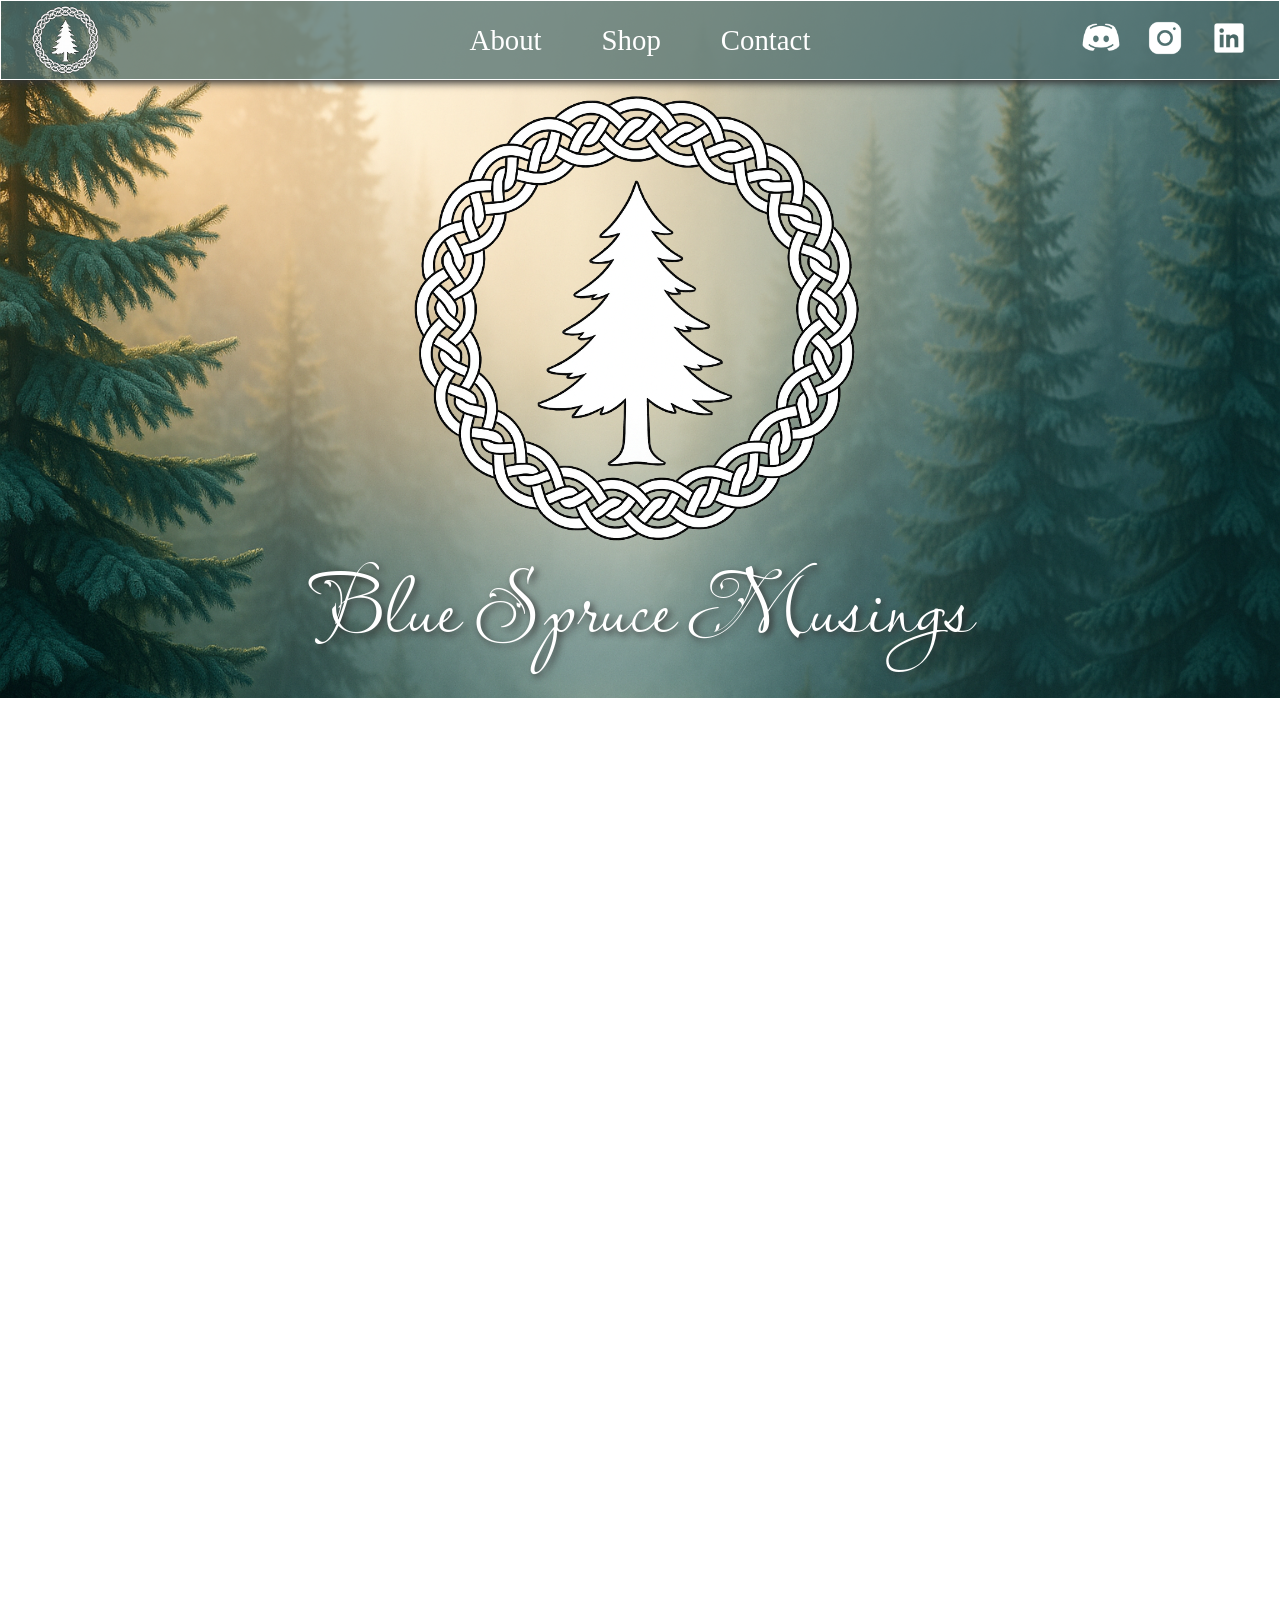
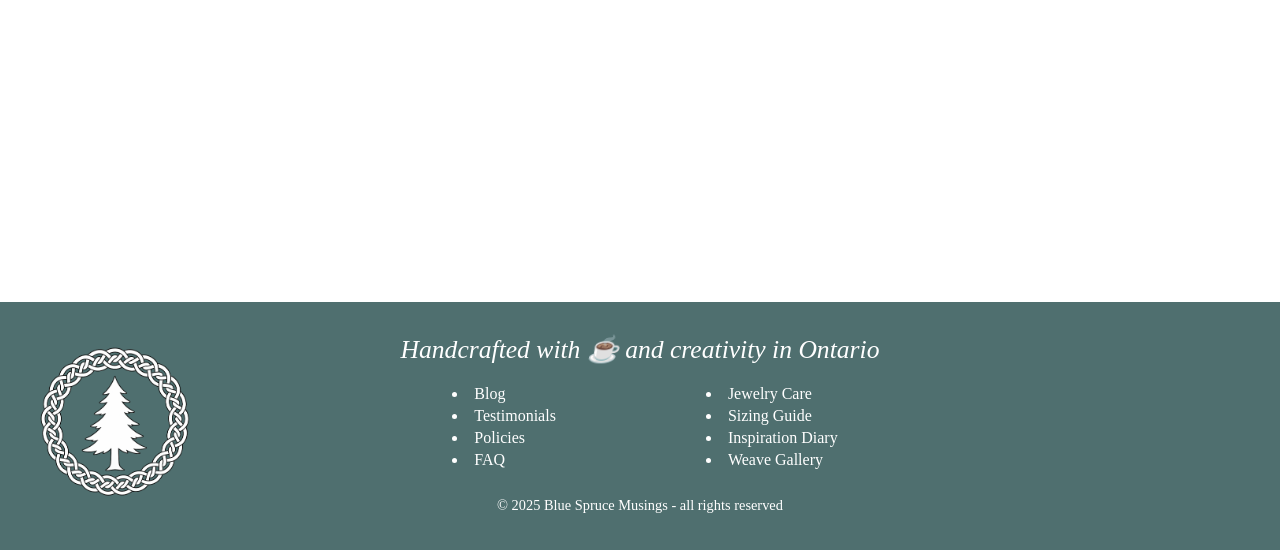
==== about.html @ 5939c2df "Footer & Home" ====
<!DOCTYPE html>
<html lang="en">
<head>
  <meta charset="UTF-8">
  <meta name="viewport" content="width=device-width, initial-scale=1.0">
  <link rel="preconnect" href="https://fonts.googleapis.com">
  <link rel="preconnect" href="https://fonts.gstatic.com" crossorigin>
  <link href="https://fonts.googleapis.com/css2?family=Lavishly+Yours&display=swap" rel="stylesheet">
  <link rel="stylesheet" href="./css/app.css">
  <title>Blue Spruce Musings</title>
</head>
<body>
  <nav>
    <a href="index.html" title="home">
    <img id="tinyLogo" src="assets/images/logo-header/bsmLogo.png" alt="nav Logo - home">
    </a>
    <div class="navLinks">
      <a href="about.html">About</a>
      <a href="shop.html">  Shop</a>
      <a href="contact.html">Contact</a>
    </div>
    <span id="socials">
      <img src="assets/images/icons/discord-white.png" alt="discord" class="icon">
      <img src="assets/images/icons/insta-white.png" alt="instagram" class="icon">
      <img src="assets/images/icons/linkedin-white.png" alt="linkedin" class="icon">
    </span>
  </nav>
  <header>
      <img id="logo" src="assets/images/logo-header/bsmLogo.png" alt="Logo Image">
      <h1 class="lavishly-yours-regular">Blue Spruce Musings</h1>
  </header>

 
  <main id="aboutMain"></main>


  <footer>
    <h2>Handcrafted with ☕ and creativity in Ontario</h2>
    <div id="footerLeft">
      <img id="tinyLogoFooter" src="assets/images/logo-header/bsmLogo.png" alt="Logo">
    </div>
    <div class="footerLinksContainer">
      <ul class="footerLinksLeft">
        <li>Blog</li>
        <li>Testimonials</li>
        <li>Policies</li>
        <li>FAQ</li>
      </ul>
      <ul class="footerLinksRight">
        <li>Jewelry Care</li>
        <li>Sizing Guide</li>
        <li>Inspiration Diary</li>
        <li>Weave Gallery</li>
      </ul>
    </div>
    <p>&copy; 2025 Blue Spruce Musings - all rights reserved</p>
  </footer>
</body>
</html>
---- css/app.css ----
* {
  padding: 0;
  margin: 0;
  box-sizing: border-box;
  scroll-behavior: smooth;
}
header {
  width: 100%;
  height: 700px;
  background: url('../assets/images/logo-header/bsmHeaderBKG.png');
  background-size: cover;
  background-repeat: no-repeat;
  border-bottom: 2px solid #fff;
  text-align: center;
  justify-content: center;
  align-items: center;
}
  #logo {
    width: 600px;
    margin-top: 55px;
  }
  .lavishly-yours-regular {
    font-family: "Lavishly Yours", cursive;
    font-weight: 400;
    font-style: normal;
    font-size: 5.5em;
    margin-top: -120px;
    color: #fff;
    text-shadow: 3px 3px 7px #333;
  }
h1 {
  color: rgb(79, 111, 111);
  text-shadow: 1px 1px 3px #fff;
  font-size: 3em;
}
h2 {
  color: #fff;
  font-size: 1.6em;
  margin-bottom: 20px;
  font-weight: 400;
  font-style: italic;
}
nav {
  width: 100%;
  height: 80px;
  background: rgba(79, 111, 111, .75);
  box-shadow: 0 3px 8px #333; 
  padding: 0px 20px 0;
  border: 1px solid #fff;
  text-align: center;
  position: fixed;
  z-index: 3;
  display: flex;
  justify-content: space-between;
  align-items: center;
}
  #tinyLogo {
    width: 90px;
    margin-top: 10px;
    float: left;
    display: block;
  }
  .navLinks {
    position: absolute;
    left: 50%;
    transform: translateX(-50%);
    display: flex;
    gap: 60px;
    justify-content: center;
    align-items: center;
    text-align: center;
 
  }
    .navLinks a {
      font-size: 1.8em;
      text-decoration: none;
      color: #fff;
      font-family: Georgia, serif;
    }
  #socials {
    float: right;
  }
  .icon {
    width: 40px;
    height: auto;
    margin: 10px;
  }
main {
  width: 100%;
  min-height: 1200px;
  border-bottom: 1px solid #fff;
}
  #indexMain {
    padding: 50px;
    text-align: center;
    height: auto;
    background: #FFEFBA;  /* fallback for old browsers */
    background: -webkit-linear-gradient(to right, #FFFFFF, #FFEFBA);  /* Chrome 10-25, Safari 5.1-6 */
    background: linear-gradient(to right, #FFFFFF, #FFEFBA); /* W3C, IE 10+/ Edge, Firefox 16+, Chrome 26+, Opera 12+, Safari 7+ */
  }
  #mainLeft {
    width: 50%;
    min-height: 1100px;
    float: left;
    border-right: 10px solid rgb(79, 111, 111);
    text-align: center;
  }
    #instagramReel {
      display: flex;
      justify-content: center;
      margin-top: 20px;
    }
  #mainRight {
    width: 50%;
    min-height: 1100px;
    float: left;
    padding: 30px 40px;
    text-align: center;
    justify-content: center;
  }
  #feedbackIMG {
    width: 40%;
    height: auto;
    padding: 10px;
    vertical-align: top;
    margin: 10px;
  }
  #deskIMG {
    width: 70%;
    height: auto;
    padding: 10px;
    margin-top: 20px;
  }
ul {
    margin: 0;
    padding: 0;
    list-style-position: inside;
}
footer {
  background: rgb(79, 111, 111);
  width: 100%;
  height: 250px;
  padding: 32px 16px;
  font-size: 1em;
  text-align: center;
  border-top: 2px solid #fff;
  color: #fff;
  position: relative;
}
  #footerLeft {
    position: absolute;
    left: 16px;
    top: 32px;
  }
    #tinyLogoFooter {
      width: 200px;
    }
  #footerRight {
    width: 50%;
    float: right;
    padding: 30px 40px;
  }
    #footerRightIMG {
      width: 120px;
      border-radius: 16px;
    }
  .footerLinksContainer {
    display: flex;
    justify-content: center;
    align-items: flex-start;
  }
    .footerLinksLeft {
      list-style-position: inside;
      padding-left: 0;
      margin: 0 80px;
    }
      .footerLinksLeft li {
        font-size: 1em;
        margin-bottom: 4px;
        list-style-type: disc;
        text-align: left;
      }
    .footerLinksRight {
      list-style-position: inside;
      padding-left: 0;
      margin: 0 70px;
    }
      .footerLinksRight li {
        font-size: 1em;
        margin-bottom: 4px;
        list-style-type: disc;
        text-align: left;
      }
    footer p {
      margin-top: 24px;
      font-size: 0.9em;
    }
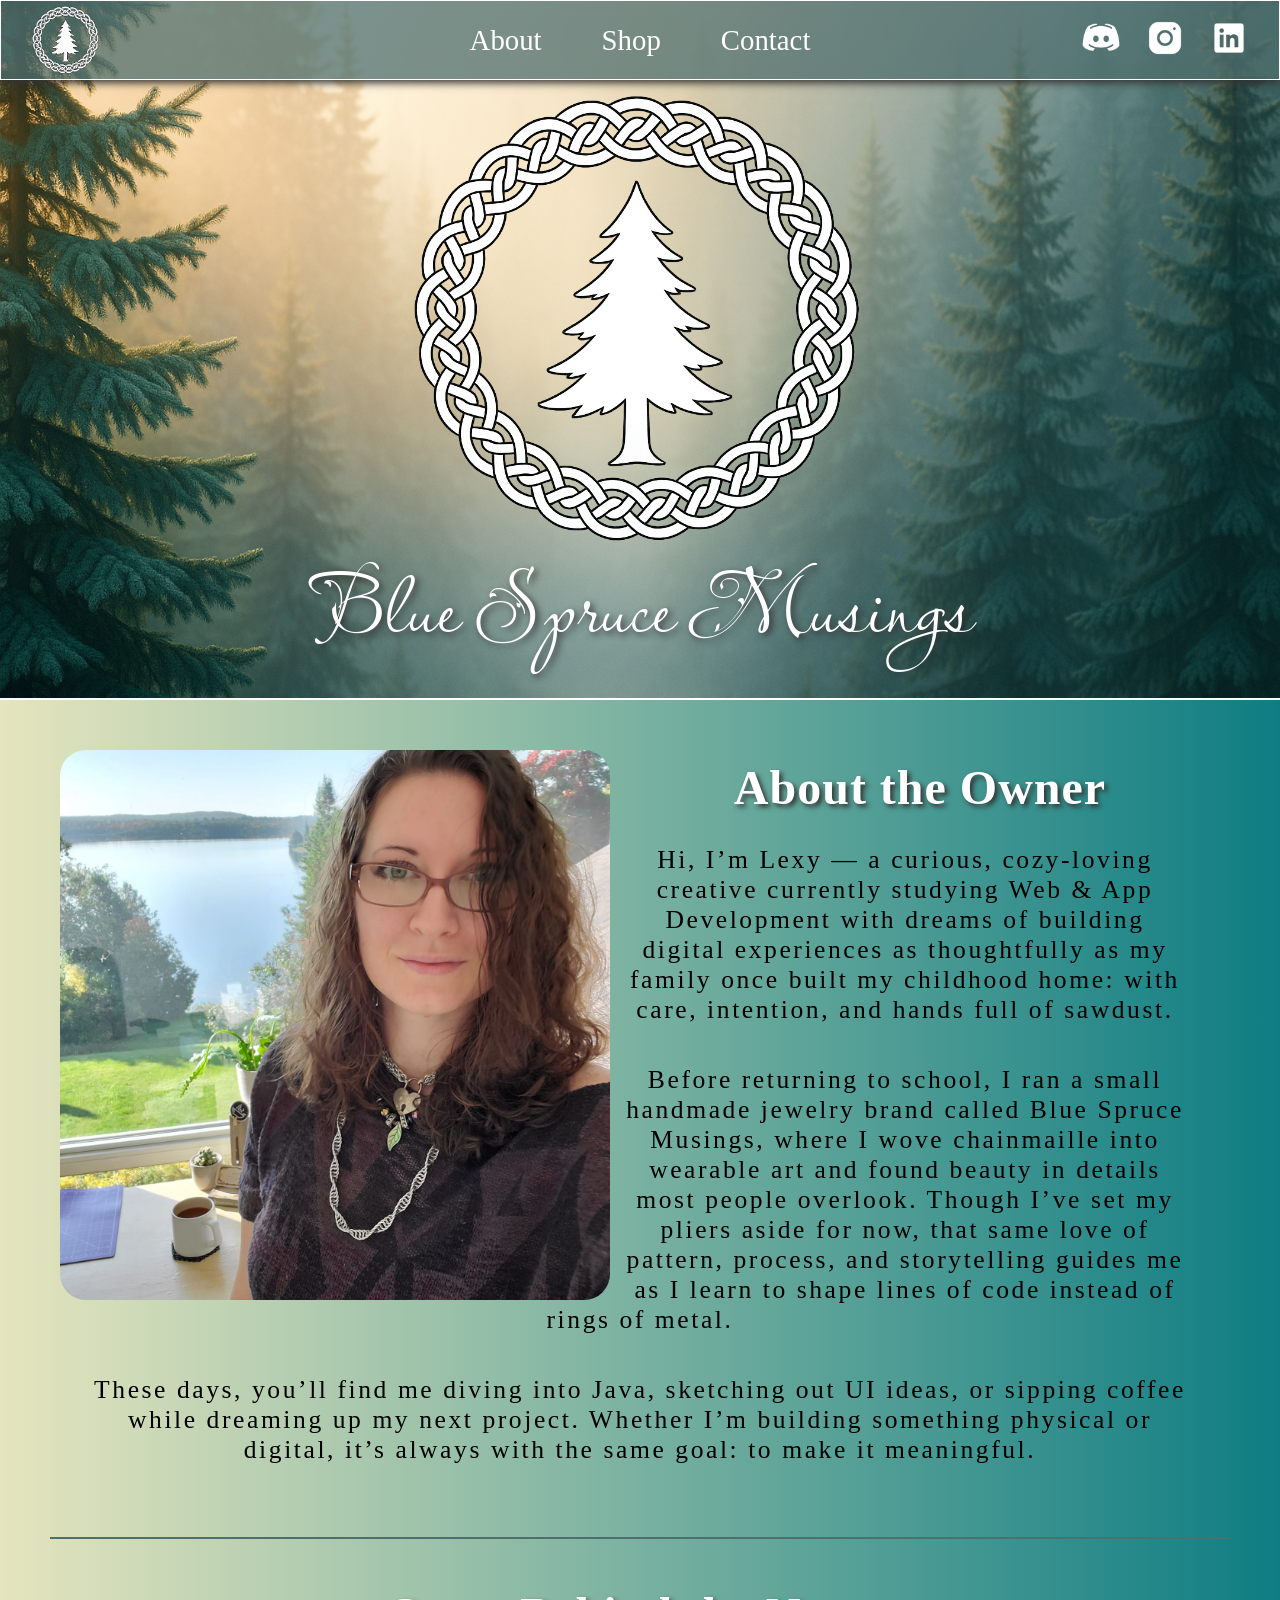
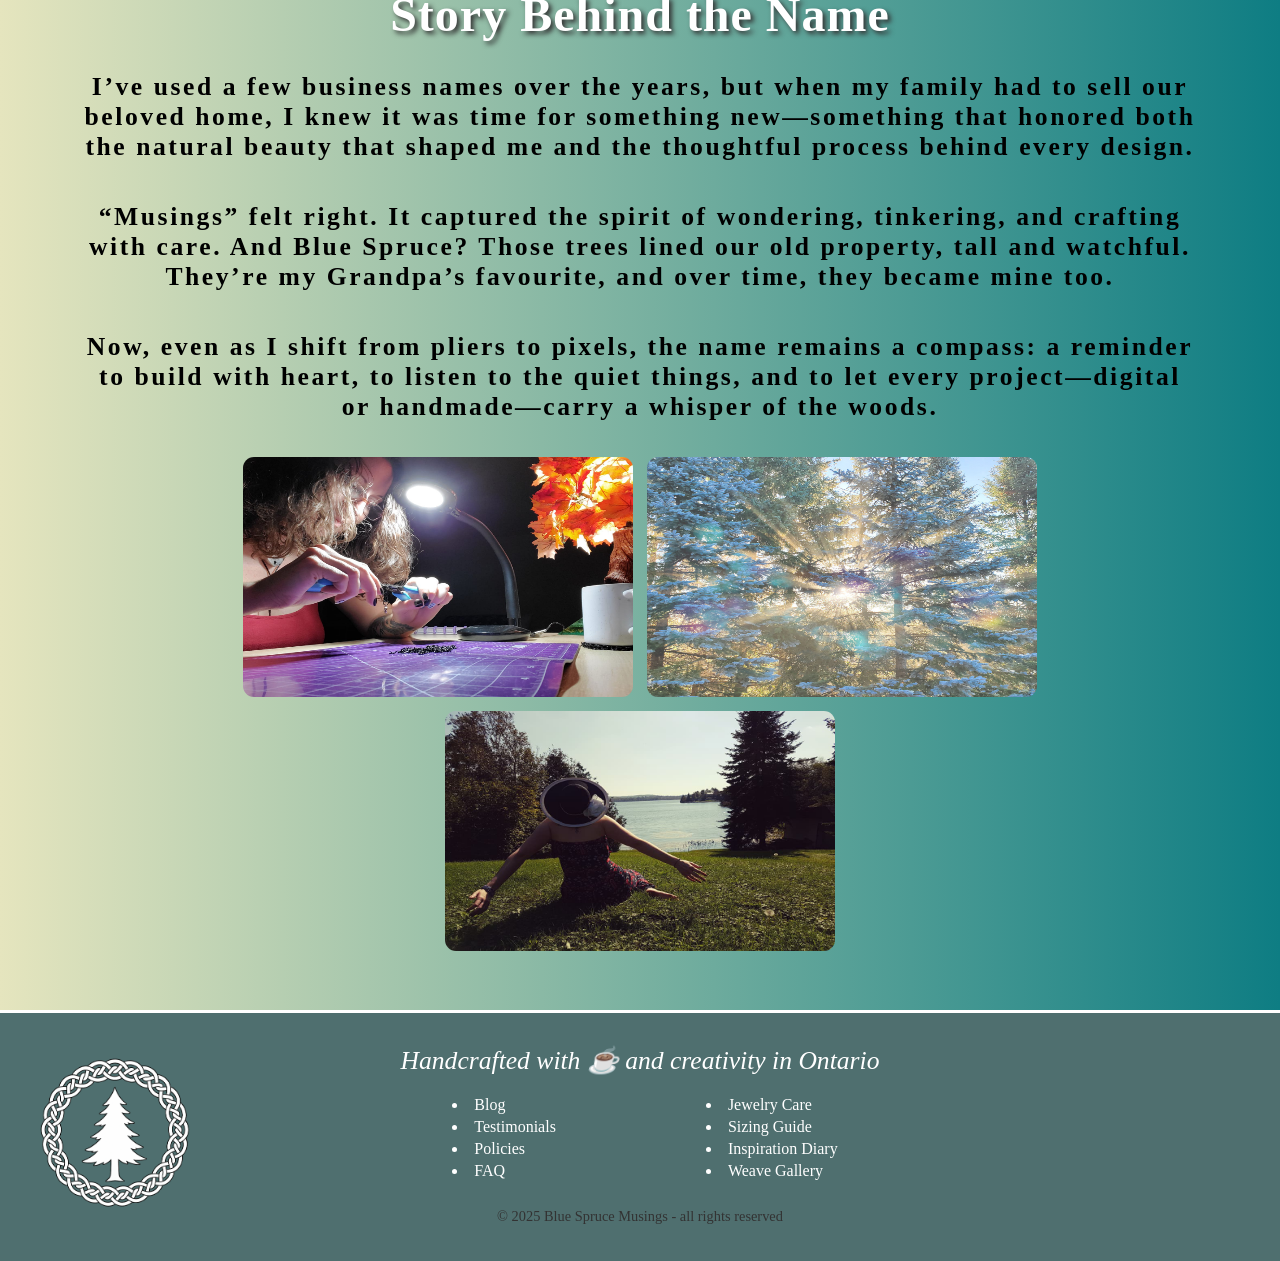
==== commit 3bae6bb2: "About Complete" ====
--- a/about.html
+++ b/about.html
@@ -29,10 +29,26 @@
       <img id="logo" src="assets/images/logo-header/bsmLogo.png" alt="Logo Image">
       <h1 class="lavishly-yours-regular">Blue Spruce Musings</h1>
   </header>
-
- 
-  <main id="aboutMain"></main>
-
+  <main id="aboutMain">
+    <img id="bioPic" src="assets/images/bio/Me5.jpg" alt="A Picture of the Owner">
+    <div id="aboutMeBlurb">
+      <h4>About the Owner</h4>
+      <p>Hi, I’m Lexy — a curious, cozy-loving creative currently studying Web & App Development with dreams of building digital experiences as thoughtfully as my family once built my childhood home: with care, intention, and hands full of sawdust.</p>
+      <p>Before returning to school, I ran a small handmade jewelry brand called Blue Spruce Musings, where I wove chainmaille into wearable art and found beauty in details most people overlook. Though I’ve set my pliers aside for now, that same love of pattern, process, and storytelling guides me as I learn to shape lines of code instead of rings of metal.</p>
+      <p>These days, you’ll find me diving into Java, sketching out UI ideas, or sipping coffee while dreaming up my next project. Whether I’m building something physical or digital, it’s always with the same goal: to make it meaningful.</p>
+    </div>
+    <div id="behindTheName">
+      <h4>Story Behind the Name</h4>
+      <p>I’ve used a few business names over the years, but when my family had to sell our beloved home, I knew it was time for something new—something that honored both the natural beauty that shaped me and the thoughtful process behind every design.</p>
+      <p>“Musings” felt right. It captured the spirit of wondering, tinkering, and crafting with care. And Blue Spruce? Those trees lined our old property, tall and watchful. They’re my Grandpa’s favourite, and over time, they became mine too.</p>
+      <p>Now, even as I shift from pliers to pixels, the name remains a compass: a reminder to build with heart, to listen to the quiet things, and to let every project—digital or handmade—carry a whisper of the woods.</p>
+    </div>
+    <div id="aboutImages">
+      <img class="aboutIMG" src="assets/images/other/MeWorking.jpg" alt="Picture of Me Working">
+      <img class="aboutIMG" src="assets/images/other/THEtrees.jpg" alt="Picture of the Blue Spruce Trees Lining the House">
+      <img class="aboutIMG" src="assets/images/other/MeHome3.jpg" alt="Picture of Me in the Yard">
+    </div>
+  </main>
 
   <footer>
     <h2>Handcrafted with ☕ and creativity in Ontario</h2>
--- a/css/app.css
+++ b/css/app.css
@@ -1,3 +1,4 @@
+/*--------SHELL--------*/
 * {
   padding: 0;
   margin: 0;
@@ -28,6 +29,11 @@
     color: #fff;
     text-shadow: 3px 3px 7px #333;
   }
+p {
+  margin-top: 10px;
+  color: #333;
+  font-size: 1.3em;
+}
 h1 {
   color: rgb(79, 111, 111);
   text-shadow: 1px 1px 3px #fff;
@@ -40,6 +46,12 @@
   font-weight: 400;
   font-style: italic;
 }
+h3 {
+  color: rgb(79, 111, 111);
+  text-shadow: 1px 1px 3px #fff;
+  font-size: 2em;
+  margin-top: 20px;
+}
 nav {
   width: 100%;
   height: 80px;
@@ -59,6 +71,9 @@
     margin-top: 10px;
     float: left;
     display: block;
+  }
+  #tinyLogo:hover {
+    filter: drop-shadow(12px 12px 18px #333);
   }
   .navLinks {
     position: absolute;
@@ -77,9 +92,14 @@
       color: #fff;
       font-family: Georgia, serif;
     }
+    .navLinks a:hover {
+      color: #333;
+      text-decoration: underline;
+    }
   #socials {
     float: right;
   }
+
   .icon {
     width: 40px;
     height: auto;
@@ -89,52 +109,6 @@
   width: 100%;
   min-height: 1200px;
   border-bottom: 1px solid #fff;
-}
-  #indexMain {
-    padding: 50px;
-    text-align: center;
-    height: auto;
-    background: #FFEFBA;  /* fallback for old browsers */
-    background: -webkit-linear-gradient(to right, #FFFFFF, #FFEFBA);  /* Chrome 10-25, Safari 5.1-6 */
-    background: linear-gradient(to right, #FFFFFF, #FFEFBA); /* W3C, IE 10+/ Edge, Firefox 16+, Chrome 26+, Opera 12+, Safari 7+ */
-  }
-  #mainLeft {
-    width: 50%;
-    min-height: 1100px;
-    float: left;
-    border-right: 10px solid rgb(79, 111, 111);
-    text-align: center;
-  }
-    #instagramReel {
-      display: flex;
-      justify-content: center;
-      margin-top: 20px;
-    }
-  #mainRight {
-    width: 50%;
-    min-height: 1100px;
-    float: left;
-    padding: 30px 40px;
-    text-align: center;
-    justify-content: center;
-  }
-  #feedbackIMG {
-    width: 40%;
-    height: auto;
-    padding: 10px;
-    vertical-align: top;
-    margin: 10px;
-  }
-  #deskIMG {
-    width: 70%;
-    height: auto;
-    padding: 10px;
-    margin-top: 20px;
-  }
-ul {
-    margin: 0;
-    padding: 0;
-    list-style-position: inside;
 }
 footer {
   background: rgb(79, 111, 111);
@@ -195,3 +169,113 @@
       margin-top: 24px;
       font-size: 0.9em;
     }
+
+/*--------INDEX PAGE--------*/
+  #indexMain {
+    padding: 50px;
+    text-align: center;
+    height: auto;
+    background: #FFEFBA;  /* fallback for old browsers */
+    background: -webkit-linear-gradient(to right, #FFFFFF, #FFEFBA);  /* Chrome 10-25, Safari 5.1-6 */
+    background: linear-gradient(to right, #FFFFFF, #FFEFBA); /* W3C, IE 10+/ Edge, Firefox 16+, Chrome 26+, Opera 12+, Safari 7+ */
+  }
+  #mainLeft {
+    width: 50%;
+    min-height: 1100px;
+    float: left;
+    border-right: 10px solid rgb(79, 111, 111);
+    text-align: center;
+  }
+    #instagramReel {
+      display: flex;
+      justify-content: center;
+      margin-top: 20px;
+      margin-bottom: 20px;
+    }
+  #mainRight {
+    width: 50%;
+    min-height: 1100px;
+    float: left;
+    padding: 30px 40px;
+    text-align: center;
+    justify-content: center;
+  }
+  #feedbackIMG {
+    width: 40%;
+    height: auto;
+    padding: 10px;
+    vertical-align: top;
+    margin: 10px;
+  }
+  #deskIMG {
+    width: 70%;
+    height: auto;
+    padding: 10px;
+    margin-top: 20px;
+  }
+ul {
+    margin: 0;
+    padding: 0;
+    list-style-position: inside;
+}
+#thicket {
+  width: 40%;
+  margin-top: 25px;
+}
+  #thicket:hover {
+    filter: drop-shadow(12px 12px 18px #333);
+  }
+
+/*--------ABOUT PAGE--------*/
+#aboutMain {
+  padding: 50px;
+  text-align: center;
+  height: auto;
+  background: #003973;  /* fallback for old browsers */
+  background: -webkit-linear-gradient(to right, #E5E5BE, #0e7d83);  /* Chrome 10-25, Safari 5.1-6 */
+  background: linear-gradient(to right, #E5E5BE, #0e7d83); /* W3C, IE 10+/ Edge, Firefox 16+, Chrome 26+, Opera 12+, Safari 7+ */
+}
+#bioPic {
+  width: 550px;
+  float: left;
+  margin: 0 10px;
+  border-radius: 26px;
+}
+#aboutMeBlurb {
+  padding: 10px;
+}
+  #aboutMeBlurb > p {
+  color: #000;
+  font-size: 1.6em;
+  font-weight: 400;
+  padding: 10px;
+  letter-spacing: 0.1em;
+  margin: 20px;
+  }
+h4 {
+ color: #fff;
+ text-shadow: 3px 3px 5px #333;
+ font-size: 3em;
+ letter-spacing: 1px;
+}
+#behindTheName {
+  margin-top: 2em;
+  border-top: 2px solid rgb(79, 111, 111);
+}
+  #behindTheName > h4 {
+    margin-top: 1em;
+  }
+  #behindTheName > p {
+  color: #000;
+  font-size: 1.6em;
+  font-weight: 550;
+  padding: 10px;
+  letter-spacing: 0.1em;
+  margin: 20px;
+  }
+  .aboutIMG {
+    width: 400px;
+    height: 250px;
+    border-radius: 16px;
+    padding: 5px;
+  }
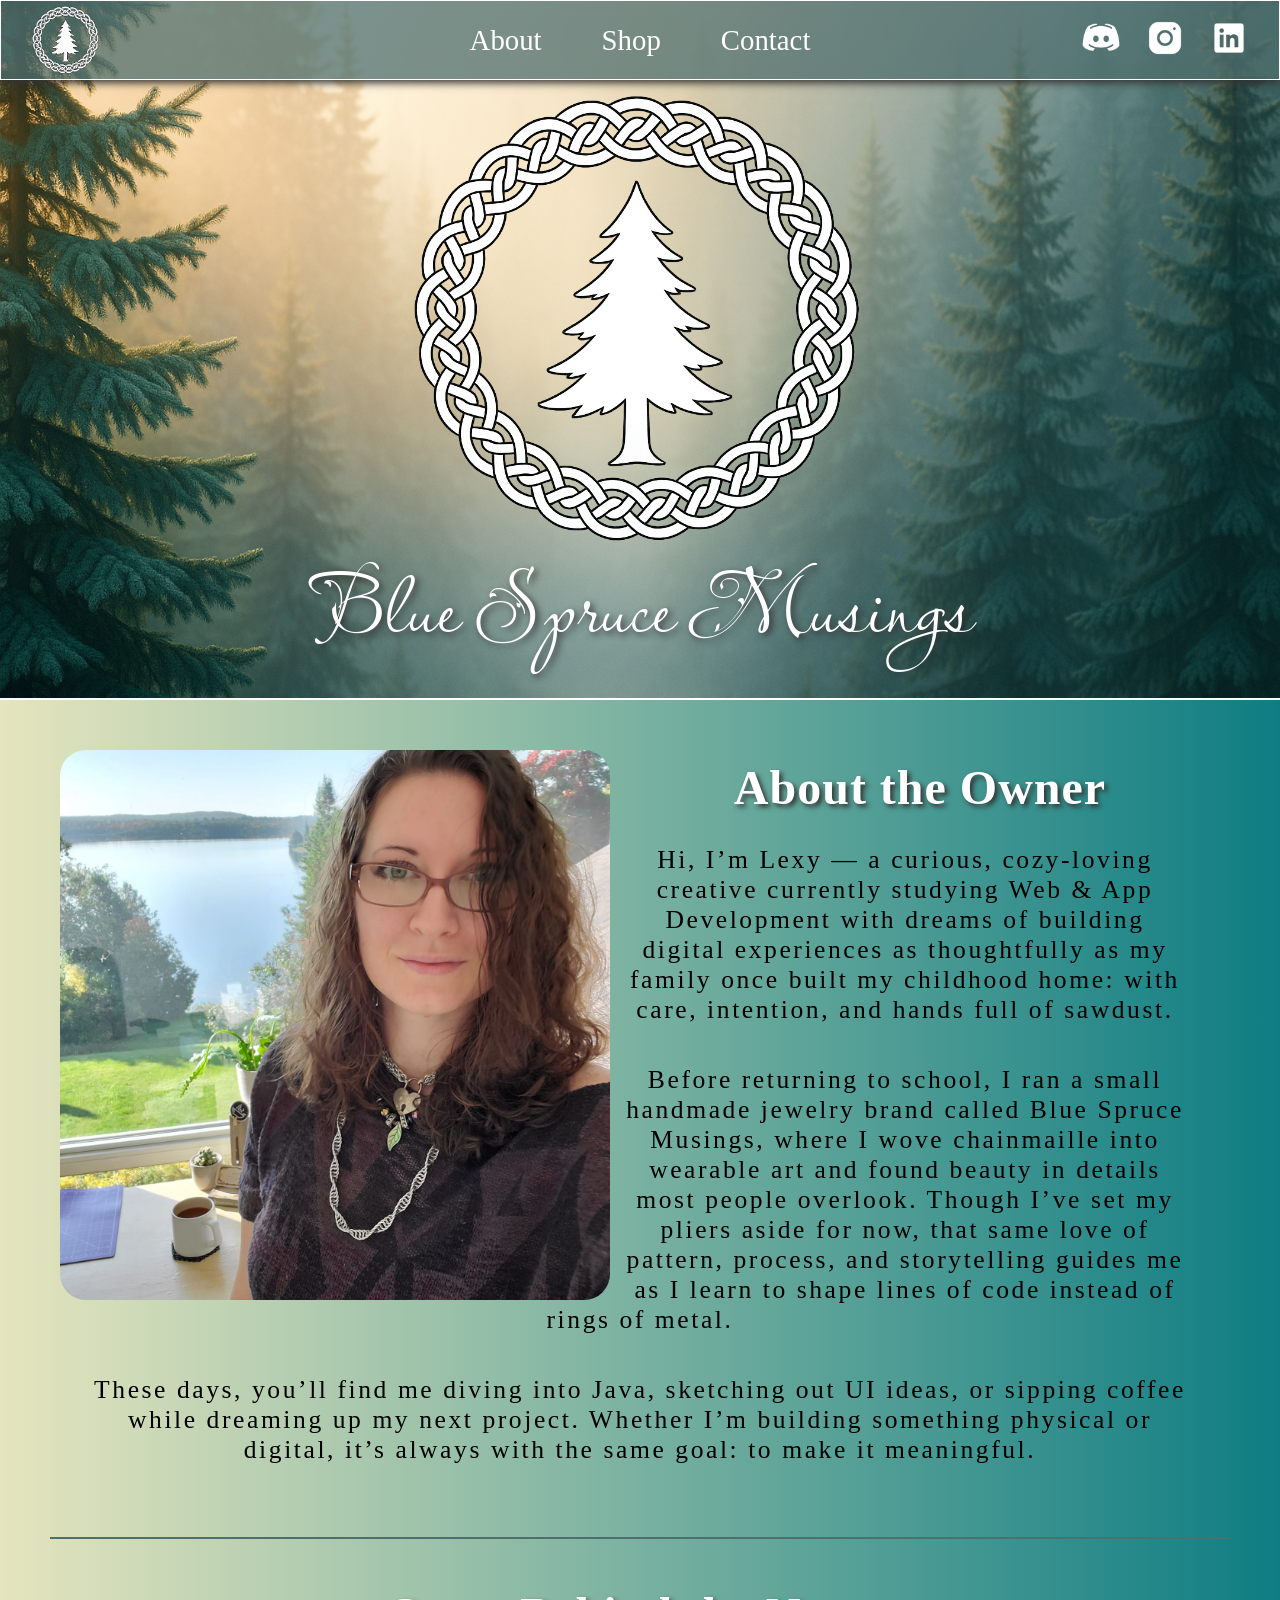
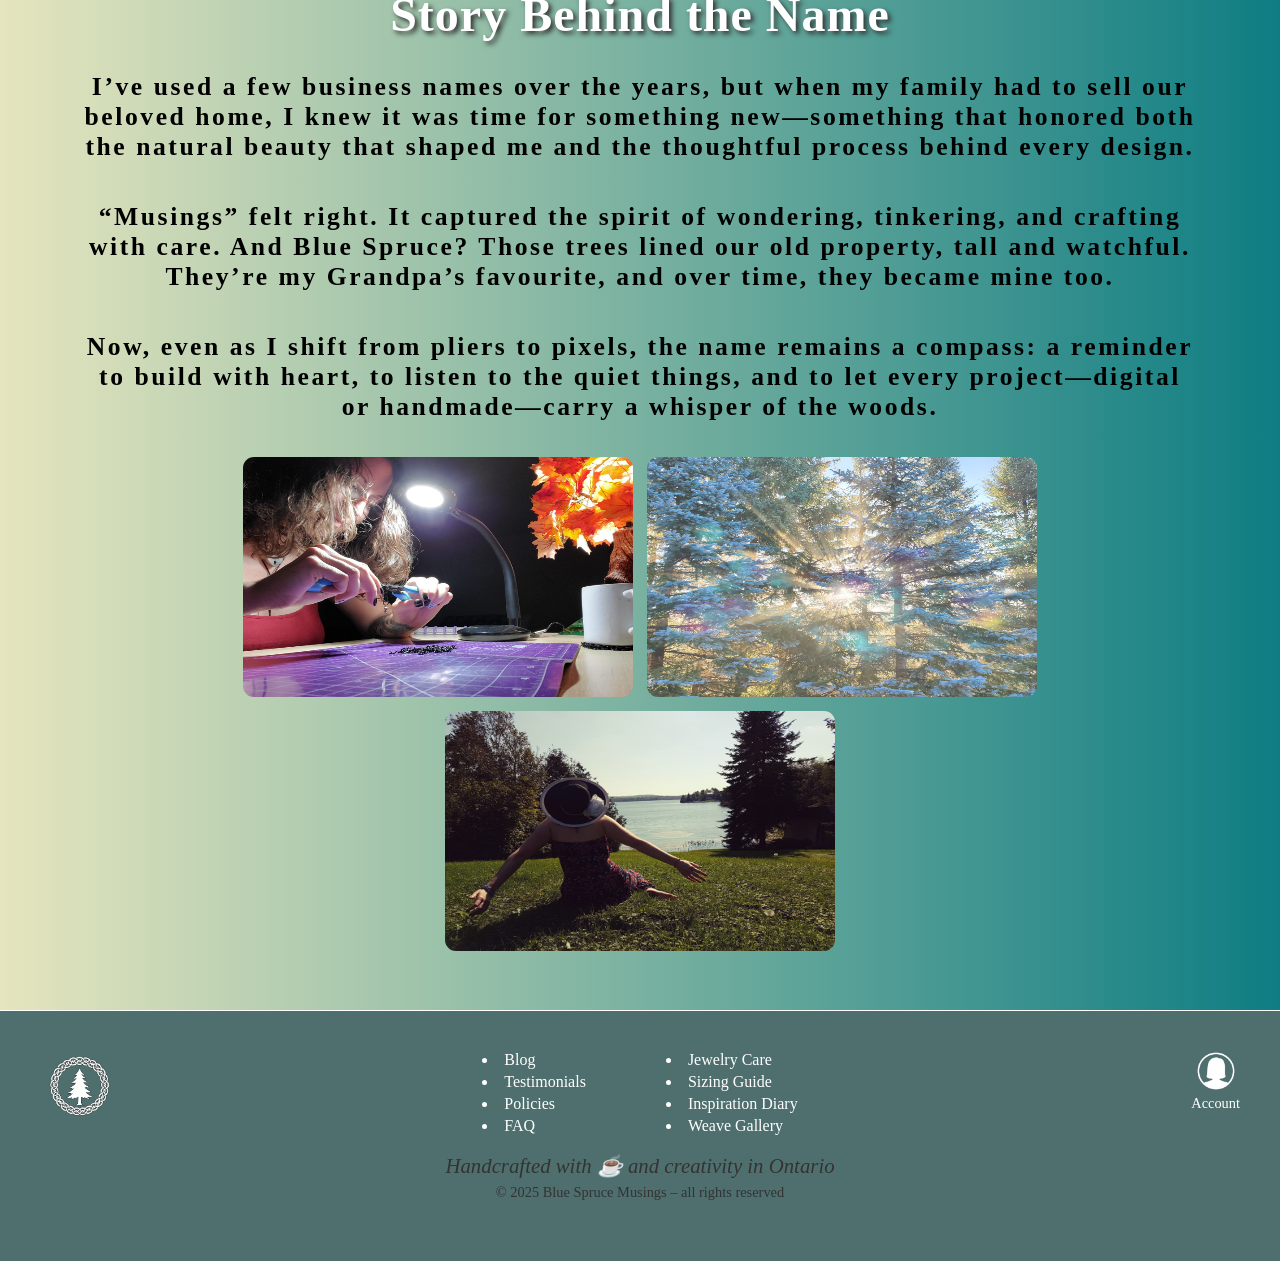
==== commit 1ebf46ab: "Minor Fixes" ====
--- a/about.html
+++ b/about.html
@@ -50,26 +50,37 @@
     </div>
   </main>
 
-  <footer>
-    <h2>Handcrafted with ☕ and creativity in Ontario</h2>
-    <div id="footerLeft">
-      <img id="tinyLogoFooter" src="assets/images/logo-header/bsmLogo.png" alt="Logo">
+<footer>
+  <div class="footerLayout">
+    <div class="footerLeft">
+      <img id="tinyLogoFooter" src="assets/images/logo-header/bsmLogo.png" alt="Blue Spruce Musings logo">
     </div>
-    <div class="footerLinksContainer">
-      <ul class="footerLinksLeft">
-        <li>Blog</li>
-        <li>Testimonials</li>
-        <li>Policies</li>
-        <li>FAQ</li>
-      </ul>
-      <ul class="footerLinksRight">
-        <li>Jewelry Care</li>
-        <li>Sizing Guide</li>
-        <li>Inspiration Diary</li>
-        <li>Weave Gallery</li>
-      </ul>
+    <div class="footerCenter">
+      <div class="footerLinks">
+        <ul>
+          <li>Blog</li>
+          <li>Testimonials</li>
+          <li>Policies</li>
+          <li>FAQ</li>
+        </ul>
+        <ul>
+          <li>Jewelry Care</li>
+          <li>Sizing Guide</li>
+          <li>Inspiration Diary</li>
+          <li>Weave Gallery</li>
+        </ul>
+      </div>
+      <p class="footerTagline">Handcrafted with ☕ and creativity in Ontario</p>
+      <p class="footerNote">&copy; 2025 Blue Spruce Musings – all rights reserved</p>
     </div>
-    <p>&copy; 2025 Blue Spruce Musings - all rights reserved</p>
-  </footer>
+    <div class="footerRight">
+      <a href="#" class="accountLink" title="Account / Login">
+        <img id="accountIconFooter" src="assets/images/icons/accountWhite.png" alt="Account Icon">
+        <span>Account</span>
+      </a>
+    </div>
+  </div>
+</footer>
+
 </body>
 </html>
--- a/css/app.css
+++ b/css/app.css
@@ -71,9 +71,6 @@
     margin-top: 10px;
     float: left;
     display: block;
-  }
-  #tinyLogo:hover {
-    filter: drop-shadow(12px 12px 18px #333);
   }
   .navLinks {
     position: absolute;
@@ -84,7 +81,6 @@
     justify-content: center;
     align-items: center;
     text-align: center;
- 
   }
     .navLinks a {
       font-size: 1.8em;
@@ -99,92 +95,117 @@
   #socials {
     float: right;
   }
-
   .icon {
     width: 40px;
     height: auto;
     margin: 10px;
   }
+body {
+  display: flex;
+  flex-direction: column;
+}
 main {
   width: 100%;
   min-height: 1200px;
   border-bottom: 1px solid #fff;
+  padding-bottom: 40px;
+  flex: 1;
+}
+main::after {
+  content: "";
+  display: block;
+  clear: both;
 }
 footer {
   background: rgb(79, 111, 111);
-  width: 100%;
-  height: 250px;
-  padding: 32px 16px;
-  font-size: 1em;
-  text-align: center;
-  border-top: 2px solid #fff;
   color: #fff;
-  position: relative;
-}
-  #footerLeft {
-    position: absolute;
-    left: 16px;
-    top: 32px;
-  }
-    #tinyLogoFooter {
-      width: 200px;
-    }
-  #footerRight {
-    width: 50%;
-    float: right;
-    padding: 30px 40px;
-  }
-    #footerRightIMG {
-      width: 120px;
-      border-radius: 16px;
-    }
-  .footerLinksContainer {
-    display: flex;
-    justify-content: center;
-    align-items: flex-start;
-  }
-    .footerLinksLeft {
-      list-style-position: inside;
-      padding-left: 0;
-      margin: 0 80px;
-    }
-      .footerLinksLeft li {
-        font-size: 1em;
-        margin-bottom: 4px;
-        list-style-type: disc;
-        text-align: left;
-      }
-    .footerLinksRight {
-      list-style-position: inside;
-      padding-left: 0;
-      margin: 0 70px;
-    }
-      .footerLinksRight li {
-        font-size: 1em;
-        margin-bottom: 4px;
-        list-style-type: disc;
-        text-align: left;
-      }
-    footer p {
-      margin-top: 24px;
-      font-size: 0.9em;
-    }
+  padding: 40px 40px 60px;
+  width: 100%;
+}
+
+.footerLayout {
+  display: flex;
+  justify-content: space-between;
+  align-items: flex-start; 
+  width: 100%;
+  max-width: 1400px;
+  margin: 0 auto;
+  gap: 40px;
+}
+.footerLeft {
+  flex: 1;
+}
+#tinyLogoFooter {
+  width: 80px;
+  height: auto;
+}
+.footerCenter {
+  flex: 2;
+  text-align: center;
+}
+.footerLinks {
+  display: flex;
+  justify-content: center;
+  gap: 80px;
+  margin-bottom: 15px;
+}
+.footerLinks ul {
+  list-style-position: inside;
+  padding: 0;
+  margin: 0;
+  text-align: left;
+}
+.footerLinks li {
+  margin-bottom: 4px;
+}
+.footerTagline {
+  margin-top: 12px;
+  font-style: italic;
+}
+.footerNote {
+  margin-top: 6px;
+  font-size: 0.9em;
+}
+.footerRight {
+  flex: 1;
+  display: flex;
+  justify-content: flex-end;
+  align-items: flex-start;
+}
+.accountLink {
+  display: flex;
+  flex-direction: column;
+  align-items: center;
+  text-decoration: none;
+  color: #fff;
+  font-size: 0.9em;
+}
+#accountIconFooter {
+  width: 40px;
+  height: auto;
+  margin-bottom: 4px;
+}
+
+
+
+
 
 /*--------INDEX PAGE--------*/
   #indexMain {
+    display: flex;
+    gap: 0;
     padding: 50px;
     text-align: center;
-    height: auto;
     background: #FFEFBA;  /* fallback for old browsers */
     background: -webkit-linear-gradient(to right, #FFFFFF, #FFEFBA);  /* Chrome 10-25, Safari 5.1-6 */
     background: linear-gradient(to right, #FFFFFF, #FFEFBA); /* W3C, IE 10+/ Edge, Firefox 16+, Chrome 26+, Opera 12+, Safari 7+ */
   }
+  #mainLeft, #mainRight {
+    flex: 1;
+    padding: 30px 40px;
+  }
   #mainLeft {
-    width: 50%;
-    min-height: 1100px;
-    float: left;
     border-right: 10px solid rgb(79, 111, 111);
-    text-align: center;
   }
     #instagramReel {
       display: flex;
@@ -192,14 +213,11 @@
       margin-top: 20px;
       margin-bottom: 20px;
     }
-  #mainRight {
-    width: 50%;
-    min-height: 1100px;
-    float: left;
-    padding: 30px 40px;
-    text-align: center;
-    justify-content: center;
-  }
+    .instagramVideo {
+      max-height: 500px;
+      overflow-y: auto;
+      margin: 0 auto;
+    }
   #feedbackIMG {
     width: 40%;
     height: auto;
@@ -226,11 +244,10 @@
     filter: drop-shadow(12px 12px 18px #333);
   }
 
-/*--------ABOUT PAGE--------*/
+/*---/*--------ABOUT PAGE--------*/
 #aboutMain {
   padding: 50px;
   text-align: center;
-  height: auto;
   background: #003973;  /* fallback for old browsers */
   background: -webkit-linear-gradient(to right, #E5E5BE, #0e7d83);  /* Chrome 10-25, Safari 5.1-6 */
   background: linear-gradient(to right, #E5E5BE, #0e7d83); /* W3C, IE 10+/ Edge, Firefox 16+, Chrome 26+, Opera 12+, Safari 7+ */
@@ -278,4 +295,112 @@
     height: 250px;
     border-radius: 16px;
     padding: 5px;
-  }+  }
+
+  /*-----SHOP PAGE--------*/
+#shopMain {
+  padding: 50px;
+  text-align: center;
+  background: #CC95C0;  /* fallback for old browsers */
+  background: -webkit-linear-gradient(to right, #7AA1D2, #DBD4B4, #CC95C0);  /* Chrome 10-25, Safari 5.1-6 */
+  background: linear-gradient(to right, #7AA1D2, #DBD4B4, #CC95C0); /* W3C, IE 10+/ Edge, Firefox 16+, Chrome 26+, Opera 12+, Safari 7+ */
+}
+  #shopMain p {
+    color: #fff;
+    font-size: 1.3em;
+    font-weight: 400;
+    letter-spacing: 0.1em;
+  }
+.shopItem {
+  position: relative;
+  text-align: center;
+  width: 250px;
+}
+  .shopItem img {
+    width: 100%;
+    border-radius: 16px;
+    border: 2px solid #fff;
+    display: block;
+  }
+  .shopItem p {
+    margin-top: 8px;
+    color: #fff;
+    background: rgba(79, 111, 111, .45);
+  }
+  .shopItem:hover {
+    filter: drop-shadow(12px 12px 18px #333);
+    cursor: pointer;
+  }
+#shopRow {
+  margin-top: 20px;
+  display: flex;
+  justify-content: center;
+  flex-wrap: wrap;
+  gap: 20px;
+}
+
+  /*--------CONTACT PAGE--------*/
+#contactMain {
+  padding: 50px;
+  text-align: center;
+  background: #E8CBC0;  /* fallback for old browsers */
+  background: -webkit-linear-gradient(to right, #636FA4, #E8CBC0);  /* Chrome 10-25, Safari 5.1-6 */
+  background: linear-gradient(to right, #636FA4, #E8CBC0); /* W3C, IE 10+/ Edge, Firefox 16+, Chrome 26+, Opera 12+, Safari 7+ */ 
+}
+#contactPic {
+  width: 550px;
+  border-radius: 26px;
+  float: right;
+}
+#contactForm {
+  width: 500px;
+  height: 60px;
+  margin: 80px 370px;
+}
+input, button {
+  font-size: 1em;
+  width: 100%;
+  padding-left: 10px;
+  margin-bottom: 15px;
+  border-radius: 8px;
+  font-family: inherit;
+}
+textarea {
+  font-size: 1em;
+  width: 100%;
+  height: 100px;
+  padding-left: 10px;
+  margin-bottom: 15px;
+  border-radius: 8px;
+  font-family: inherit;
+}
+button {
+  padding: 15px;
+  margin-top: 20px;
+  background: rgb(79, 111, 111);
+  color: #fff;
+}
+  button:hover {
+    filter: drop-shadow(12px 12px 18px #333);
+  }
+#artvsartist {
+  width:300px
+}
+#instagramLink {
+  margin-top: 300px;
+}
+  #artvsartist:hover {
+    filter: drop-shadow(12px 12px 18px #333);
+  }
+#quote {
+  margin-top: 100px;
+}
+  .lavishly-yours-regular-2 {
+    font-family: "Lavishly Yours", cursive;
+    font-weight: 400;
+    font-style: normal;
+    font-size: 5em;
+    margin-bottom: 5px;
+    color: #fff;
+    text-shadow: 8px 8px 16px rgb(79, 111, 111);
+  }
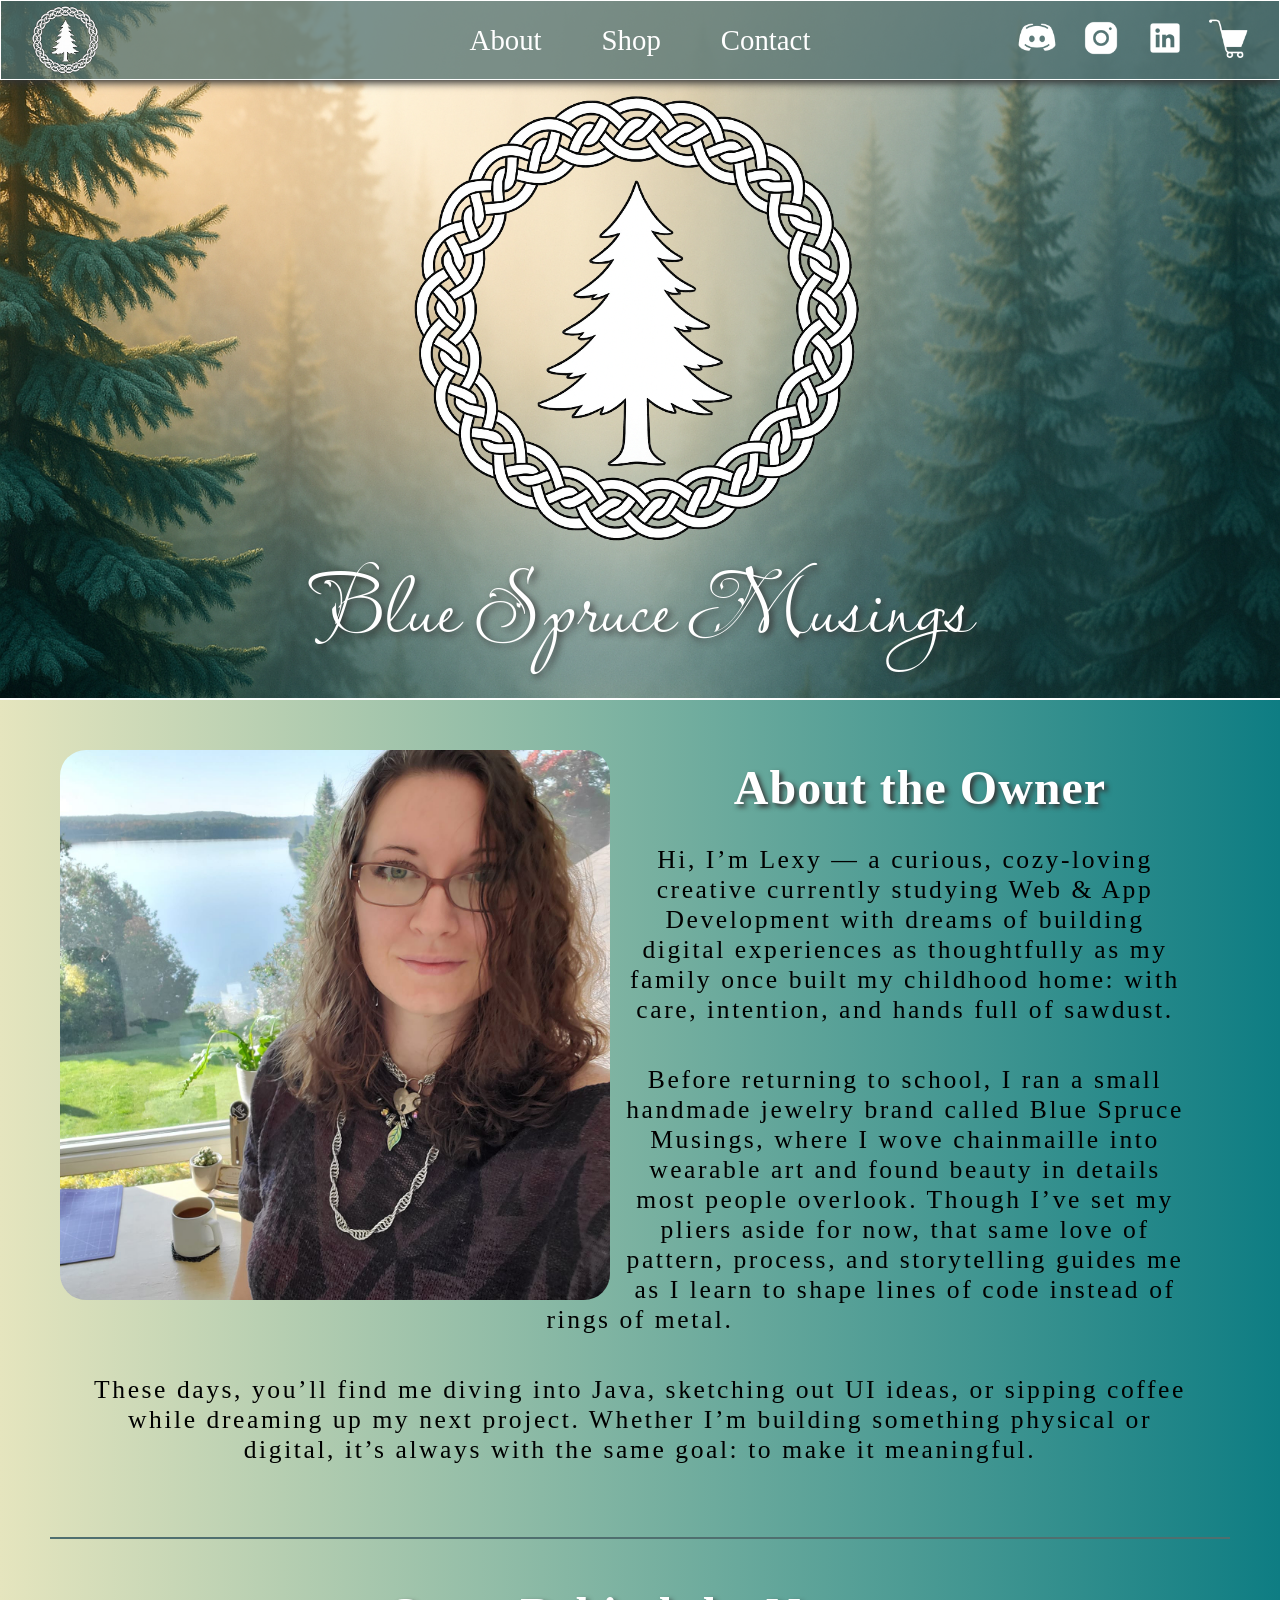
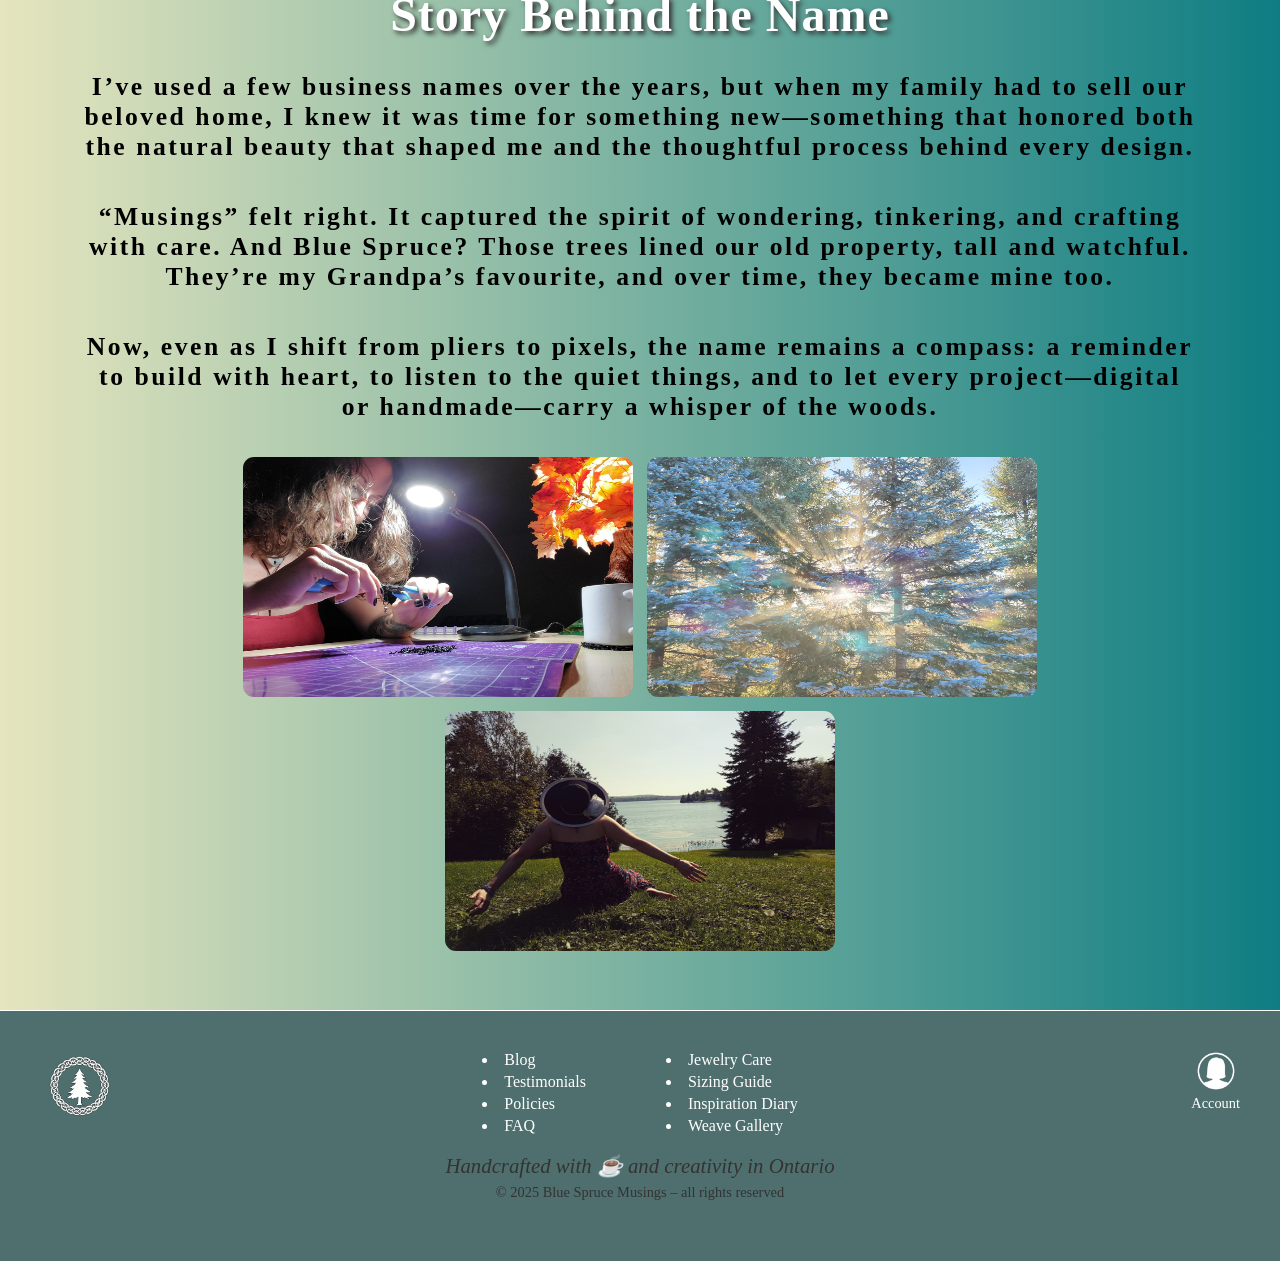
==== commit 500a73a2: "JS Practice Added Cart" ====
--- a/about.html
+++ b/about.html
@@ -23,6 +23,7 @@
       <img src="assets/images/icons/discord-white.png" alt="discord" class="icon">
       <img src="assets/images/icons/insta-white.png" alt="instagram" class="icon">
       <img src="assets/images/icons/linkedin-white.png" alt="linkedin" class="icon">
+      <img src="assets/images/icons/cartWhite.png" alt="shoppingCart" class="icon">
     </span>
   </nav>
   <header>
@@ -81,6 +82,10 @@
     </div>
   </div>
 </footer>
-
+<script src="js/jquery.js"></script>
+<script src="js/lightbox.js"></script>
+<script src="js/cart.js"></script>
+<script src="js/item.js"></script>
+<script src="js/app.js"></script>
 </body>
 </html>
--- a/css/app.css
+++ b/css/app.css
@@ -100,10 +100,152 @@
     height: auto;
     margin: 10px;
   }
+  .cartIcon {
+    width: 40px;
+    height: auto;
+    margin: 10px;
+    cursor: pointer;
+  }
+    .cartIcon:hover {
+    filter: drop-shadow(12px 12px 18px #333);
+  }
+#cartCounter {
+  position: absolute;
+  top: 15px;
+  right: 25px;
+  background: #333;
+  color: white;
+  font-size: 0.9rem;
+  padding: 2px 6px;
+  border-radius: 50%;
+  font-weight: bold;
+  box-shadow: 0px 0px 4px rgba(0,0,0,0.4);
+  pointer-events: none;
+}
+#cartPanel {
+  position: fixed;
+  width: 80%;
+  top: -1000px;
+  left: 10%;
+  height: 70vh;
+  z-index: 22;
+  background: #fff;
+  border-radius: 16px;
+  box-shadow: 4px 4px 7px #333;
+  text-align: center;
+  display: flex;
+  flex-direction: column;
+}
+  #cartHeader {
+    display: flex;
+    justify-content: center;
+    align-items: center;
+    position: relative;
+    padding-left: 2rem;
+    padding-right: 2rem;
+    border-bottom: 1px solid #ccc;
+  }
+  #cartItems {
+    flex: 1;
+    overflow-y: auto;
+    padding-left: 2rem;
+    padding-right: 2rem;
+  }
+  #cartBottom {
+    padding-left: 2rem;
+    padding-right: 2rem;
+    border-top: 1px solid #ccc;
+    display: flex;
+    justify-content: space-between;
+    gap: 1rem;
+    margin-top: auto;
+  }
+  #cartBottom > button {
+    width: 30%;
+    flex: 1;
+    padding: 0.8rem;
+    cursor: pointer;
+  }
+.lineItem {
+  display: flex;
+  justify-content: space-between;
+  align-items: center;
+  padding: 1rem 0;
+  border-bottom: 1px solid #ddd;
+}
+.itemName h2,
+.itemPrice h2 {
+  color: #4f6f6f;
+  font-size: 1.4rem;
+  font-style: normal;
+  margin: 0;
+}
+#cartTotal {
+  padding: 1rem;
+  text-align: center;
+  border-top: 1px solid #ccc;
+  border-bottom: 1px solid #ccc;
+}
 body {
   display: flex;
   flex-direction: column;
 }
+#lightbox {
+  position: fixed;
+  z-index: 200;
+  top: 0;
+  left: 0;
+  width: 100%;
+  height: 100vh;
+  background: rgba(0,0,0,0.85);
+  visibility: hidden;
+  display: flex;
+  justify-content: center;
+  align-items: center;
+}
+#modalContent {
+  background: #fff;
+  width: 70%;
+  max-width: 900px;
+  display: flex;
+  gap: 24px;
+  padding: 28px;
+  border-radius: 16px;
+  position: relative;
+}
+#modalLeft img {
+  width: 320px;
+  border-radius: 12px;
+  pointer-events: none;
+}
+#modalRight {
+  flex-grow: 1;
+}
+#modalRight h2 {
+  margin-top: 0;
+  margin-bottom: 10px;
+}
+#modalRight .price {
+  font-weight: 700;
+  margin: 12px 0;
+}
+#addToCartBtn {
+  padding: 12px 24px;
+  background: #4e7d6a;
+  color: #fff;
+  border: none;
+  border-radius: 8px;
+  cursor: pointer;
+}
+#closeBtn {
+  position: absolute;
+  top: 12px;
+  right: 20px;
+  font-size: 2.5rem;
+  cursor: pointer;
+  user-select: none;
+}
+
 main {
   width: 100%;
   min-height: 1200px;
